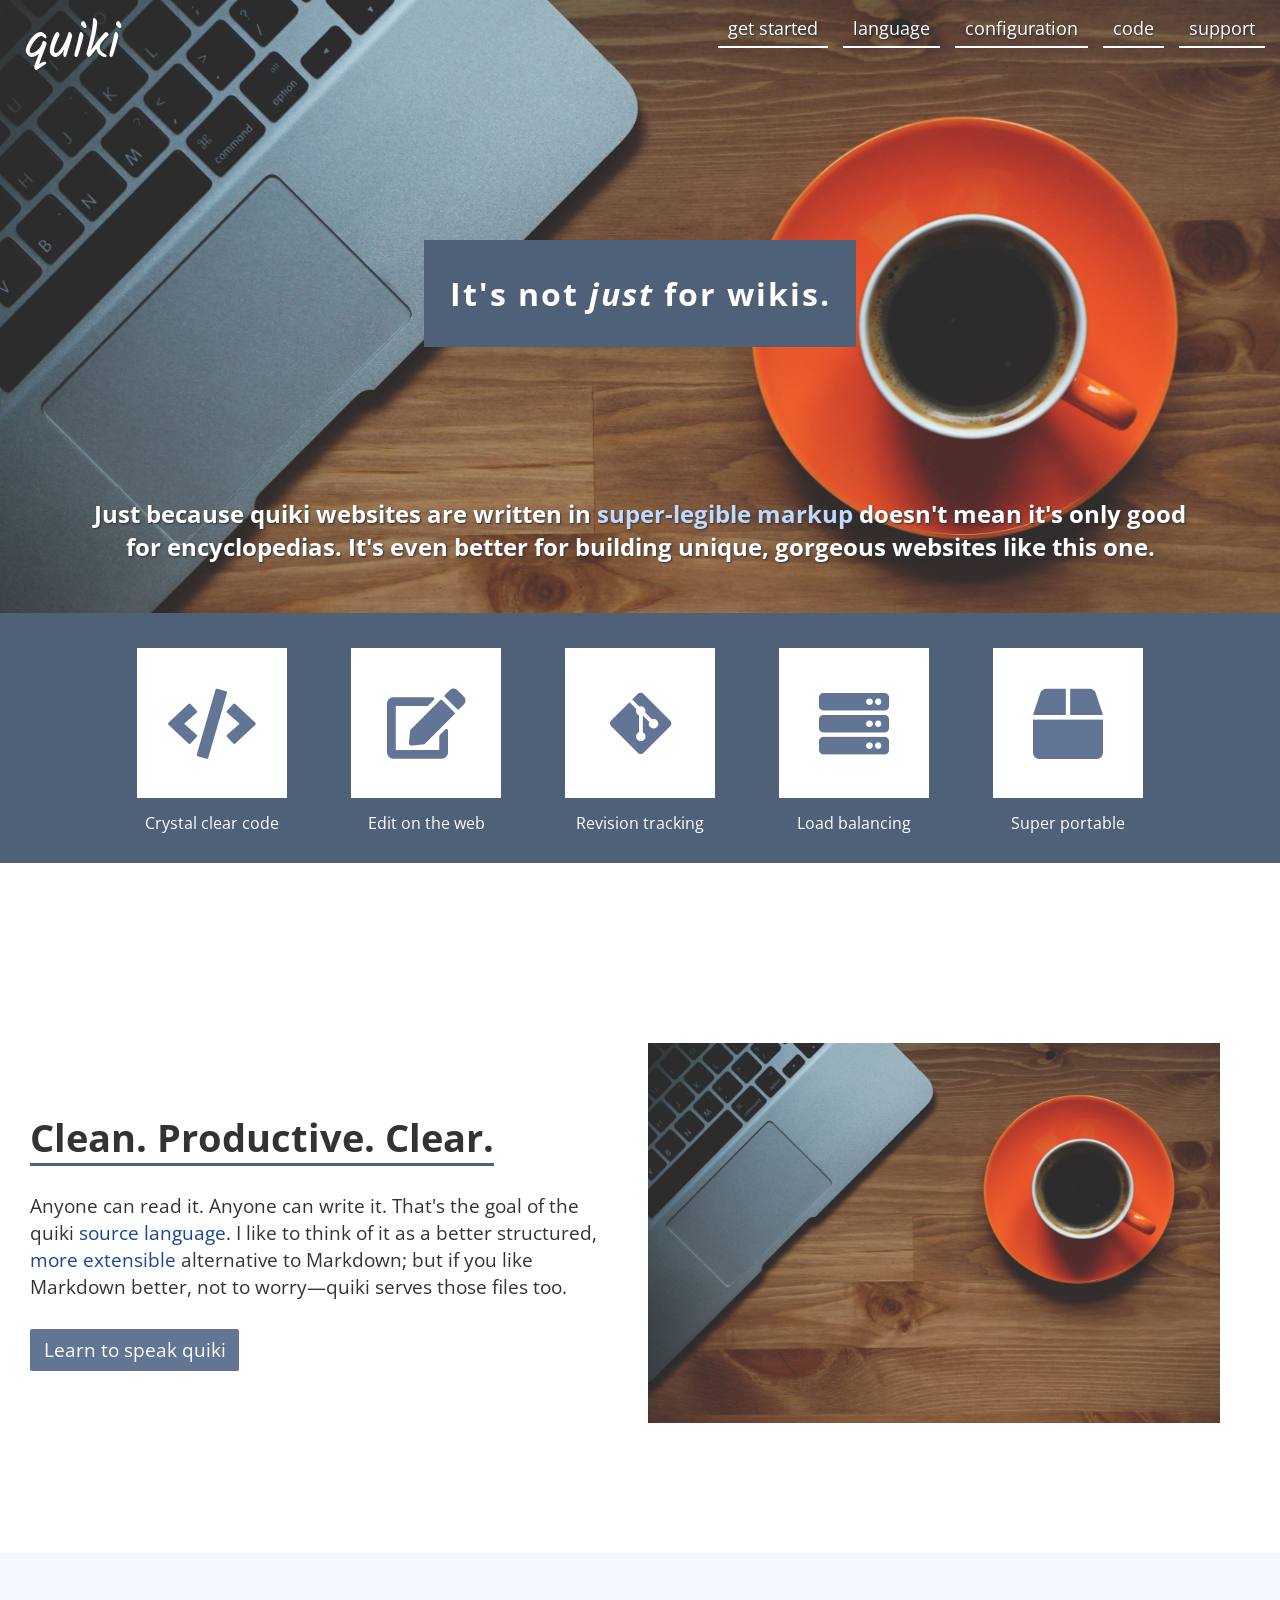
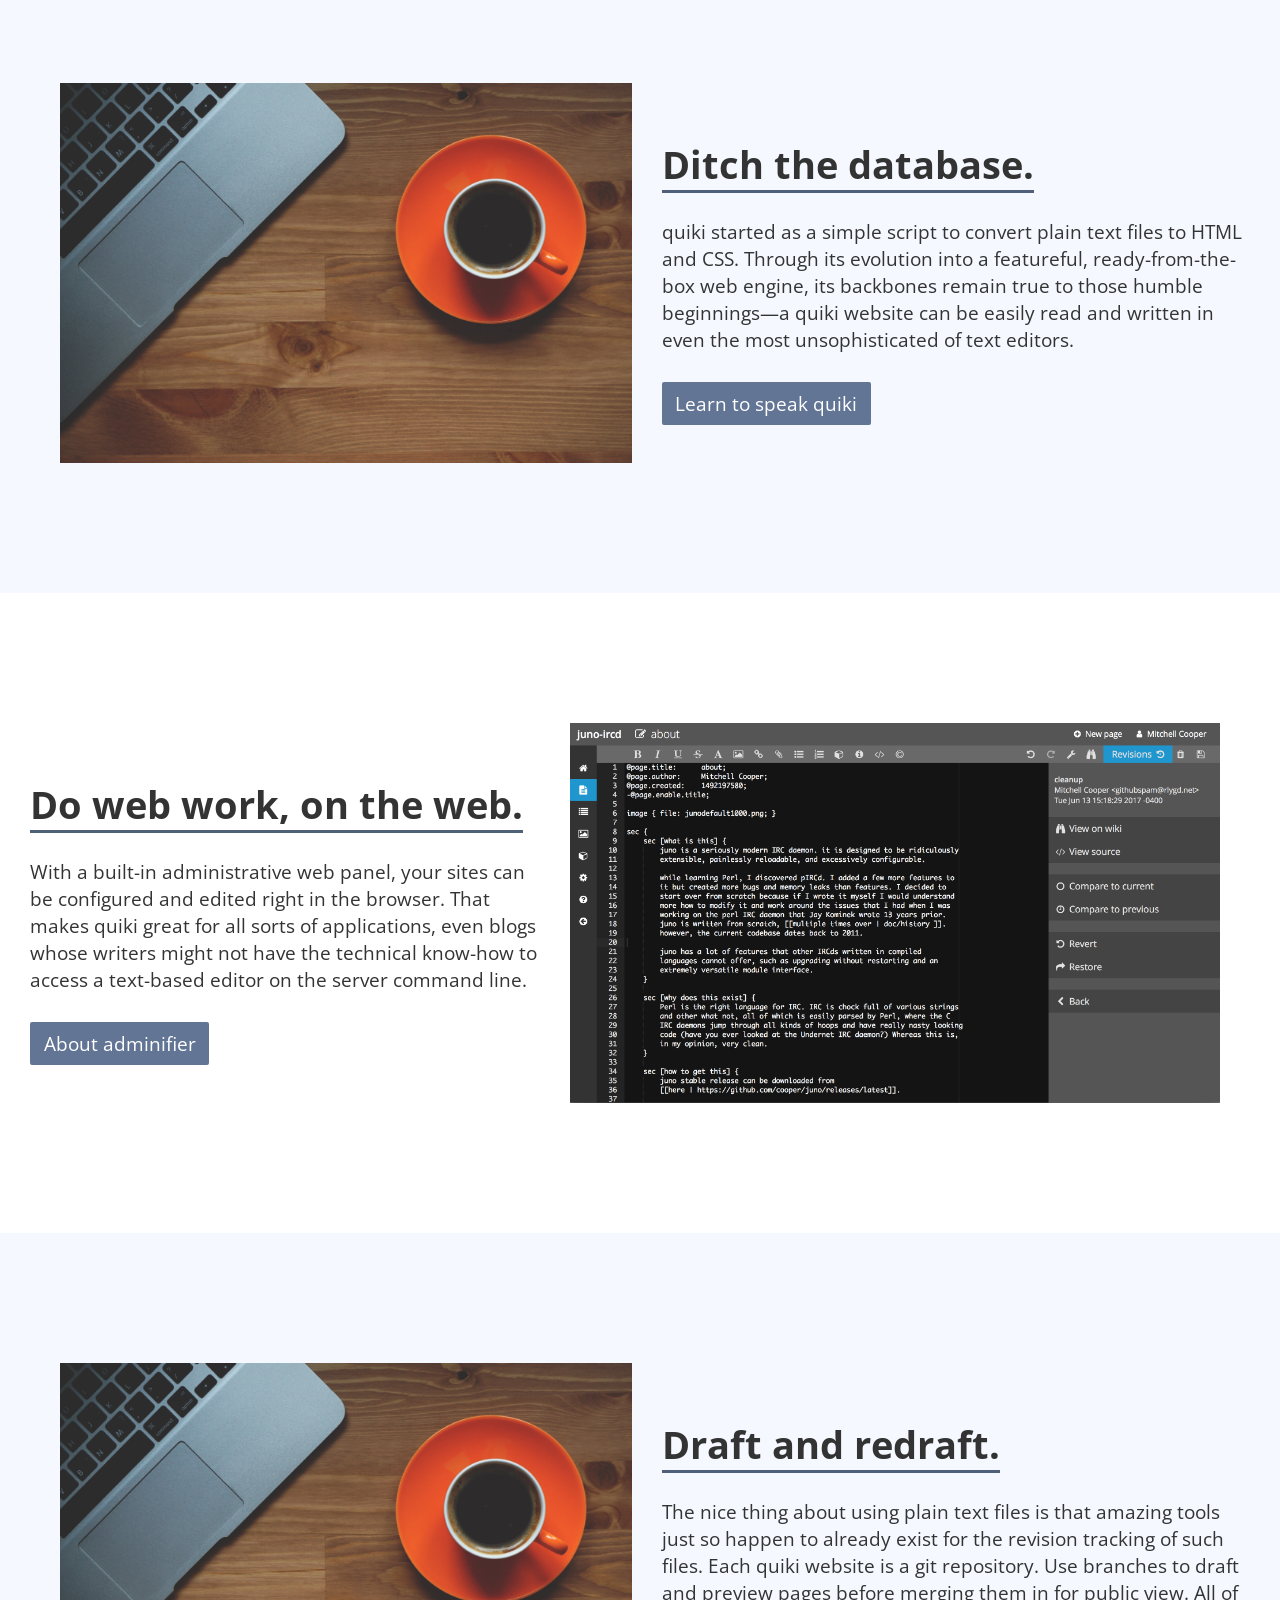
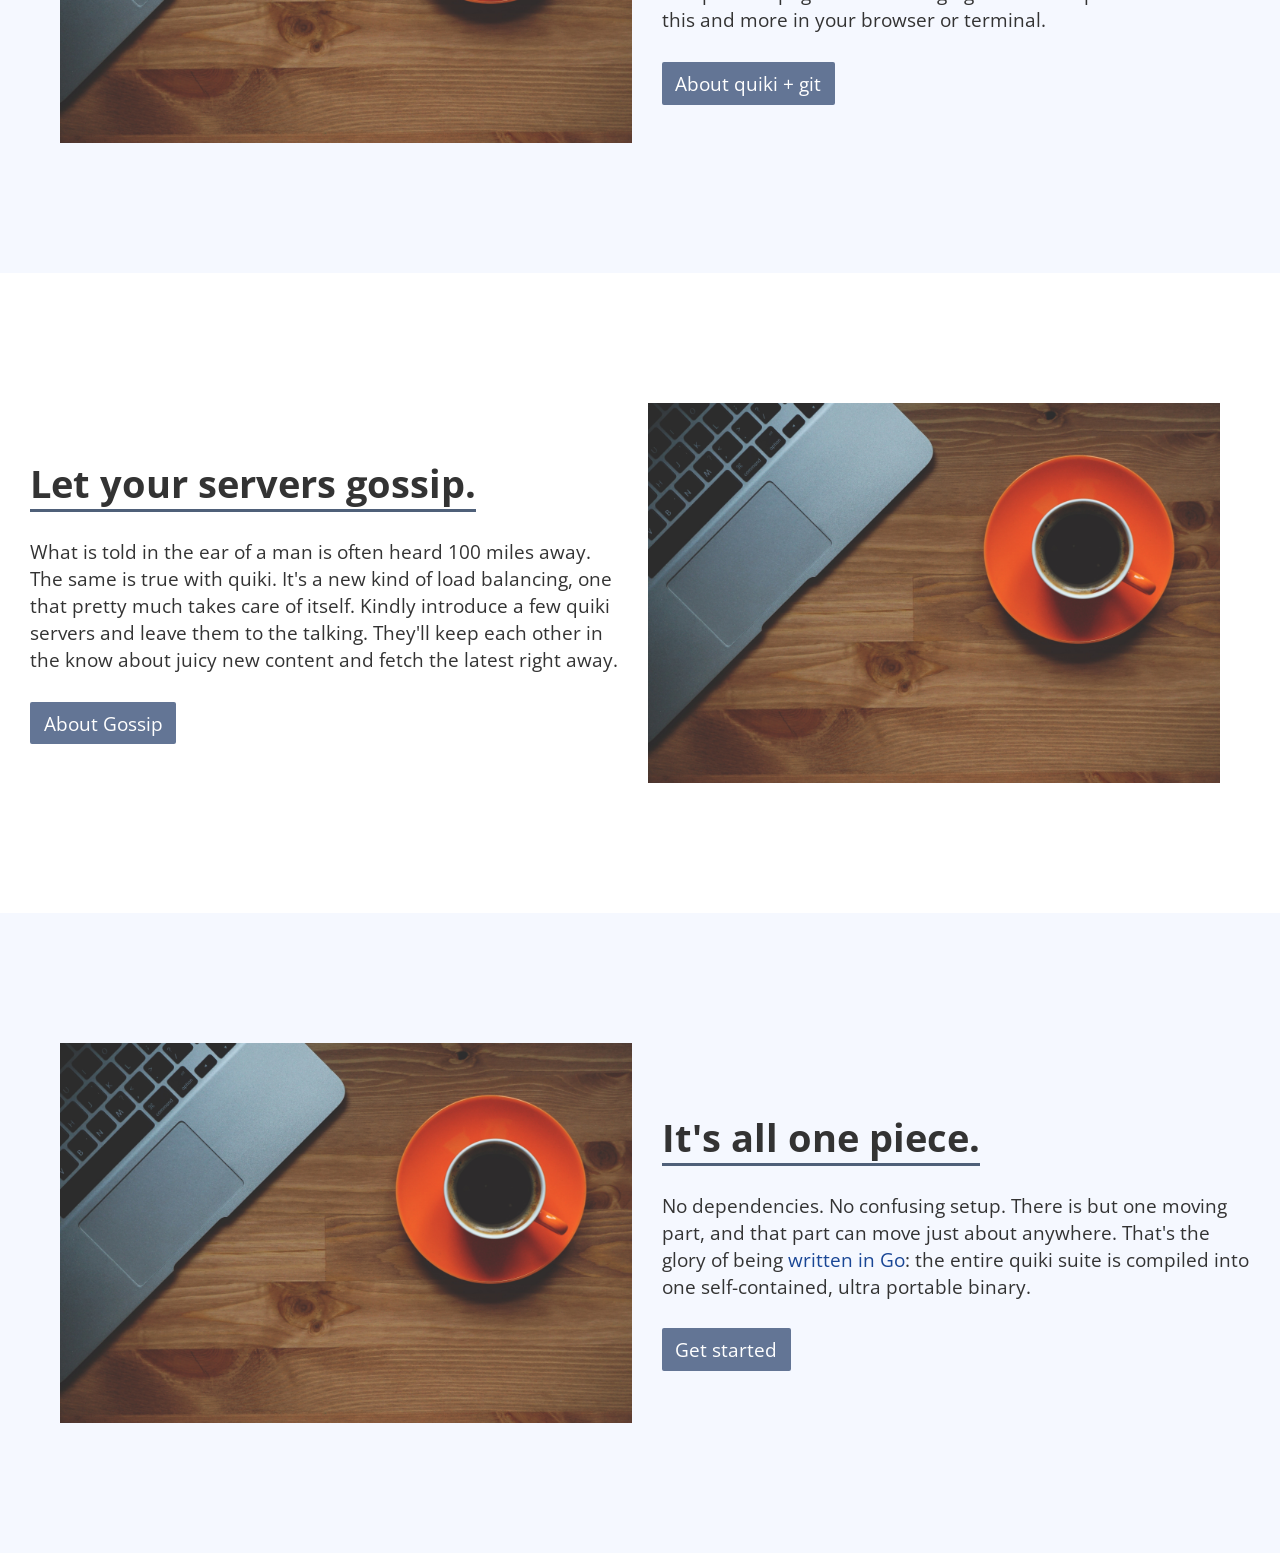
==== planning/index.html @ 97013069 "new website planning stages" ====
<!DOCTYPE html>
<html>
<head>
    <meta charset="utf-8" />
    <title>quiki</title>
    <link rel="stylesheet" type="text/css" href="style.css" />
    <link rel="stylesheet" href="https://fonts.googleapis.com/css?family=Montserrat:400,500%7COpen+Sans%7CKalam" />
    <link rel="stylesheet" href="https://use.fontawesome.com/releases/v5.8.2/css/all.css" />
</head>
<body>
    <div class="main-prior">
        <header class="header-main">
            <div class="header-left">quiki</div>
            <div class="header-right">
                <ul class="main-page-navigation">
                    <li><a href="#">Get Started</a></li>
                    <li><a href="#">Language</a></li>
                    <li><a href="#">Configuration</a></li>
                    <li><a href="#">Code</a></li>
                    <li><a href="#">Support</a></li>
                </ul>
            </div>
        </header>
        <div class="main-middle-wrapper">
            <h1>It's not <em>just</em> for wikis.</h1>
            <h2>
                Just because quiki websites are written in <a href="#">super-legible markup</a>
                doesn't mean it's only good for encyclopedias. It's even better for building
                unique, gorgeous websites <span>like this one</span>.
            </h2>
        </div>
    </div>
    <div class="main-overview">
        <div class="container">
            <div class="main-overview-item">
                <div class="main-overview-icon"><i class="fa fa-code"></i></div>
                Crystal clear code
            </div>
            <div class="main-overview-item">
                <div class="main-overview-icon"><i class="fa fa-edit"></i></div>
                Edit on the web
            </div>
            <div class="main-overview-item">
                <div class="main-overview-icon"><i class="fab fa-git-alt"></i></div>
                Revision tracking
            </div>
            <div class="main-overview-item">
                <div class="main-overview-icon"><i class="fa fa-server"></i></div>
                Load balancing
            </div>
            <div class="main-overview-item">
                <div class="main-overview-icon"><i class="fa fa-box"></i></div>
                Super portable
            </div>
        </div>
    </div>
    <div class="main-breakdown">
        <div class="main-leftright">
            <div class="main-leftright-content">
                <h1><span>Clean. Productive. Clear.</span></h1>
                <p>
                    Anyone can read it. Anyone can write it.
                    That's the goal of the quiki <a href="#">source language</a>. I like to think of it as
                    a better structured, <a href="#">more extensible</a> alternative to Markdown; but if you
                    like Markdown better, not to worry&mdash;quiki serves those files too.
                </p>
                <a class="button" href="#">Learn to speak quiki</a>
            </div>
            <img alt="alt" src="bg.jpg" />
        </div>
        <div class="main-leftright">
            <div class="main-leftright-content">
                <h1><span>Ditch the database.</span></h1>
                <p>
                    quiki started as a simple script to convert plain text files to HTML and CSS. Through its
                    evolution into a featureful, ready-from-the-box web engine, its backbones remain true to those
                    humble beginnings&mdash;a quiki website can be easily read and written in even the most
                    unsophisticated of text editors.
                </p>
                <a class="button" href="#">Learn to speak quiki</a>
            </div>
            <img alt="alt" src="bg.jpg" />
        </div>
        <div class="main-leftright">
            <div class="main-leftright-content">
                <h1><span>Do web work, on the web.</span></h1>
                <p>
                    With a built-in administrative web panel, your sites can be configured and edited right in the
                    browser. That makes quiki great for all sorts of applications, even blogs whose writers might not
                    have the technical know-how to access a text-based editor on the server command line.
                </p>
                <a class="button" href="#">About adminifier</a>
            </div>
            <img alt="alt" src="adminifier.png" />
        </div>
        <div class="main-leftright">
            <div class="main-leftright-content">
                <h1><span>Draft and redraft.</span></h1>
                <p>
                    The nice thing about using plain text files is that amazing tools just so happen to already exist
                    for the revision tracking of such files. Each quiki website is a git repository. Use branches to
                    draft and preview pages before merging them in for public view. All of this and more in your
                    browser or terminal.
                </p>
                <a class="button" href="#">About quiki + git</a>
            </div>
            <img alt="alt" src="bg.jpg" />
        </div>
        <div class="main-leftright">
            <div class="main-leftright-content">
                <h1><span>Let your servers gossip.</span></h1>
                <p>
                    What is told in the ear of a man is often heard 100 miles away. The same is true with quiki.
                    It's a new kind of load balancing, one that pretty much takes care of itself. Kindly introduce a
                    few quiki servers and leave them to the talking. They'll keep each other in the know about juicy
                    new content and fetch the latest right away.
                </p>
                <a class="button" href="#">About Gossip</a>
            </div>
            <img alt="alt" src="bg.jpg" />
        </div>
        <div class="main-leftright">
            <div class="main-leftright-content">
                <h1><span>It's all one piece.</span></h1>
                <p>
                    No dependencies. No confusing setup. There is but one moving part, and that part can move just
                    about anywhere. That's the glory of being <a href="https://github.com/cooper/quiki">written in Go</a>:
                    the entire quiki suite is compiled into one self-contained, ultra portable binary.
                </p>
                <a class="button" href="#">Get started</a>
            </div>
            <img alt="alt" src="bg.jpg" />
        </div>
    </div>
</body>
---- planning/style.css ----
body {
    font-family: 'Open Sans', sans-serif;
    padding: 0;
    margin: 0;
    color: #333;
}

a {
    text-decoration: none;
    color: #194695;
    transition: color 0.2s;
}

header.header-main {
    height: 90px;
    color: #fff;
    text-shadow: 1px 1px 2px #333;
}

.header-left {
    float: left;
    font-size: 50px;
    line-height: 90px;
    margin-left: 25px;
    font-family: 'Kalam', cursive;
}

.header-right {
    float: right;
}

ul.main-page-navigation {
    list-style-type: none;
}

ul.main-page-navigation li {
    float: left;
}

ul.main-page-navigation li a {
    font-size: 1.1em;
    margin-right: 15px;
    text-transform: lowercase;
    border-bottom: 2px solid #fff;
    padding: 8px 10px 6px 10px;
    /* font-weight: bold; */
    color: #fff;
    transition: background-color 0.2s, border-color 0.2s;
}

ul.main-page-navigation li a:hover {
    background-color: #fff;
    color: #4f6079;
    text-shadow: none;
    border-color: #4f6079;
}

div.container {
    max-width: 1100px;
    margin: auto;
}

.main-middle-wrapper {
    max-width: 1100px;
    margin: 0 auto;
    padding-left: 40px;
    padding-right: 40px;
    text-align: center;
}

.main-middle-wrapper h1 {
    letter-spacing: 2px;
    margin: 150px auto;
    display: inline-block;
    background-color: #4f6079;
    color: #fff;
    border: none;
    font-size: 2em;
    padding:  1em 0.8em;
}

.main-middle-wrapper h2 {
    text-shadow: 1px 1px 2px #333;
    color: #fff;
    margin: 0;
    padding: 0 0 50px 0;
}

.main-middle-wrapper a {
    color: #c0d9fd;
}

.main-middle-wrapper a:hover {
    color: #9fc7ff;
}


.main-middle-wrapper span {
    white-space: nowrap;
}

.main-overview {
    background-color: #4f6079;
    padding: 20px;
    text-align: center;
    margin-bottom: 50px;
    position: relative;
}

.main-overview-item {
    display: inline-block;
    height: 180px;
    width: 150px;
    margin: 15px 30px;
    line-height: 50px;
    color: #fff;
    white-space: nowrap;
}

.main-overview-icon {
    height: 150px;
    width: 150px;
    line-height: 150px;
    background-color: #fff;
    font-size: 70px;
    transition: background-color 0.3s;
}

.main-overview-item:hover .main-overview-icon {
    background-color: #4f6079;
}

.main-overview-item i {
    color: #637595;
    transition: transform 0.3s, color 0.3s;
}

.main-overview-item:hover i {
    transform: rotate(360deg);
    color: #fff;
  }

.main-prior {
    background: url(bg.jpg);
    background-size: cover;
}

.main-breakdown {
    font-size: 1.2em;
}

.main-breakdown span {
    display: inline-block;
    border-bottom: 3px solid #4f6079;
}


.main-leftright {
	padding: 100px 30px;
	display: flex;
	justify-content: space-between;
    align-items: center;
    max-width: 1920px;
}

.main-leftright:nth-child(even) {
    background-color: #f5f8ff;
	flex-direction: row-reverse;
}

.main-leftright img {
    max-height: 380px;
    margin: 30px;
}

.main-leftright .button {
    background-color: #637595;
    border: 2px solid #637595;
    color: #fff;
    padding: 0.3em 0.6em;
    margin: 0.5em 0;
    display: inline-block;
    transition: background-color 0.2, color 0.2s, border-color 0.2s;
    border-radius: 2px;
}

.main-leftright .button:hover {
    background-color: #fff;
    border-color: #4f6079;
    color: #4f6079; 
}
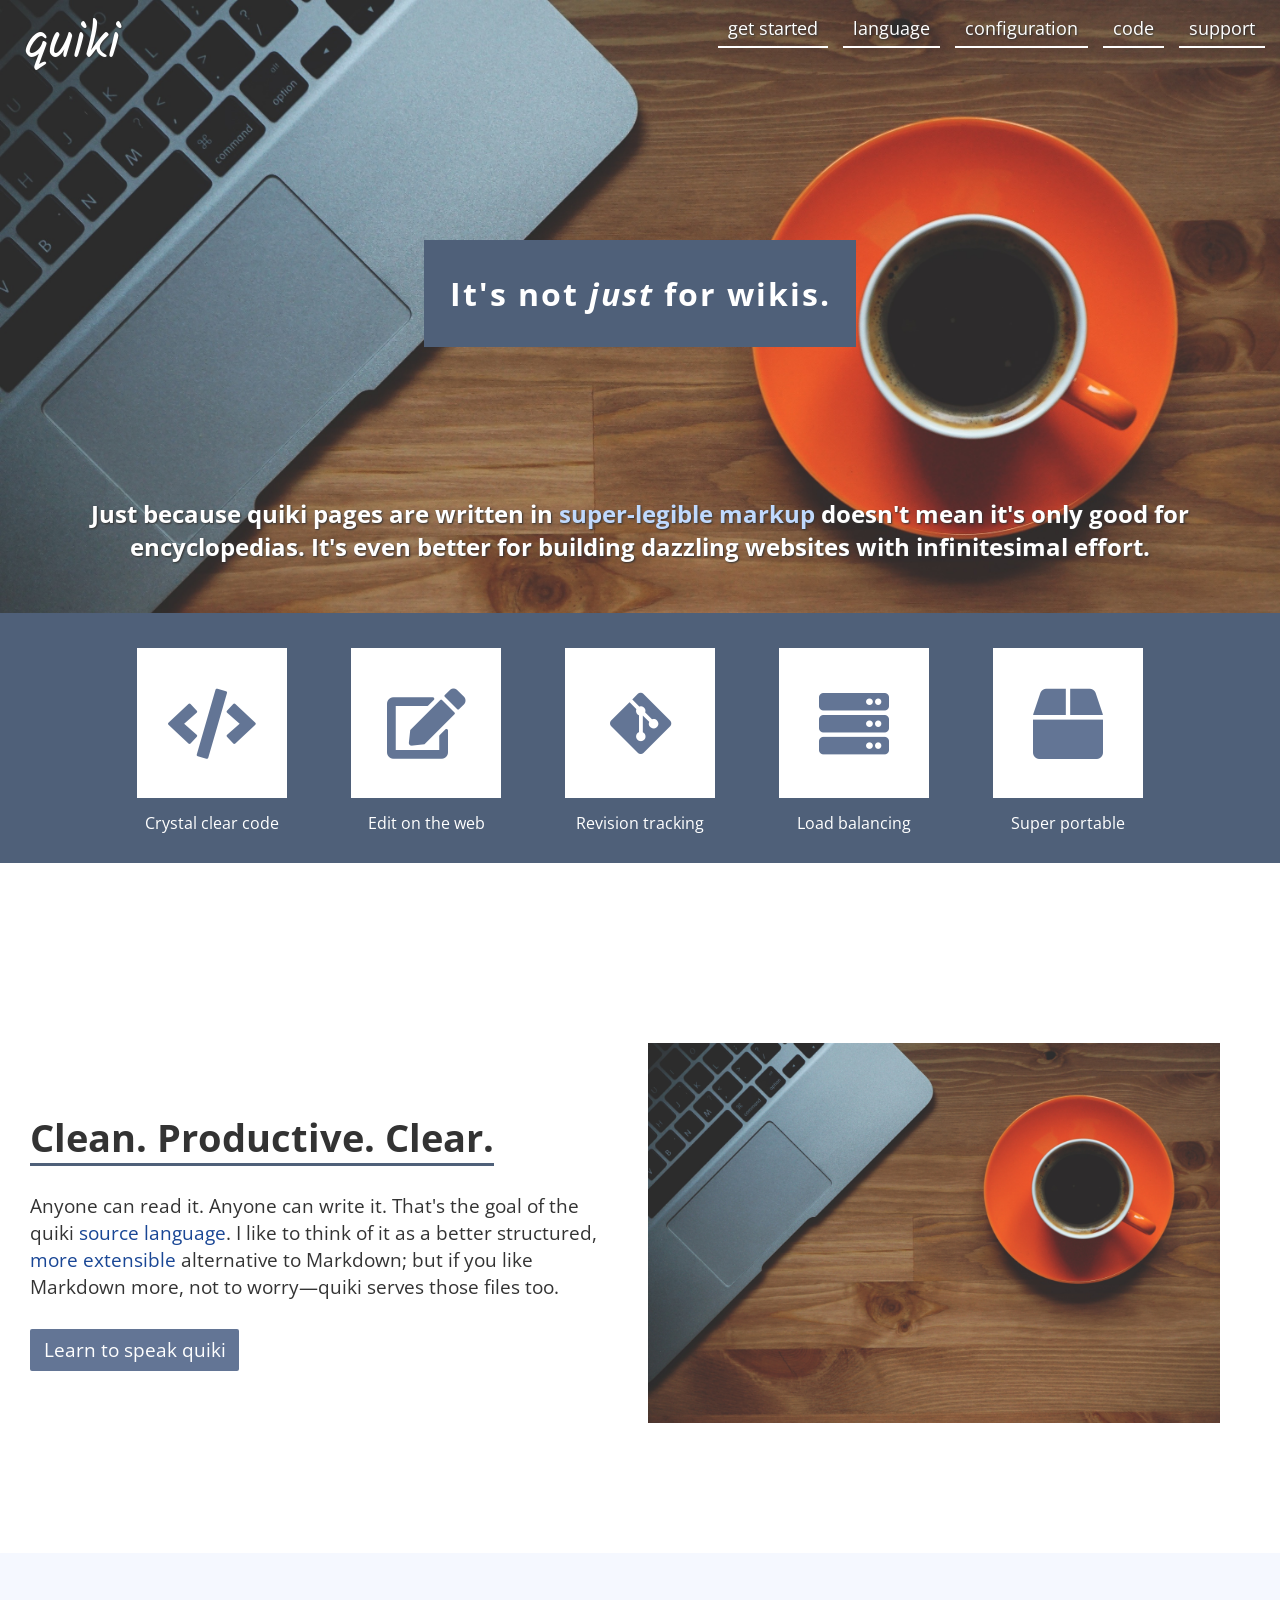
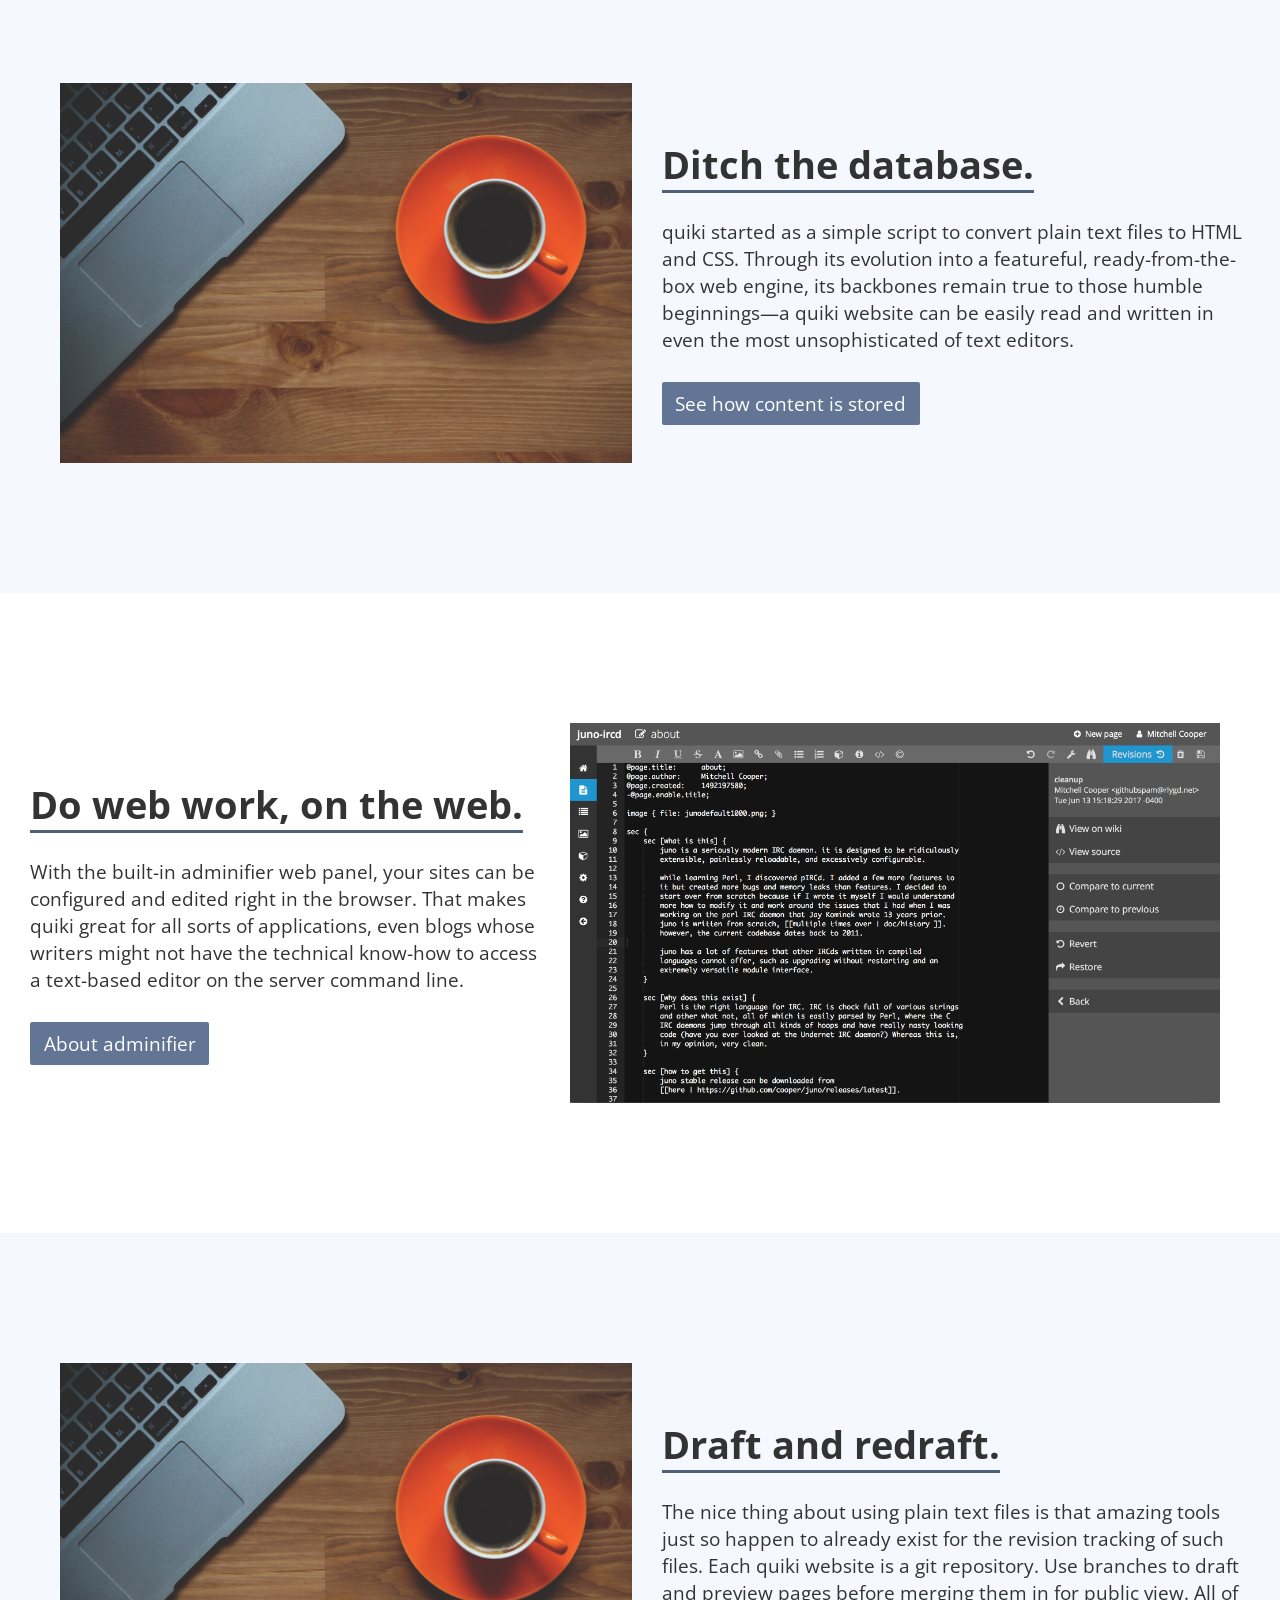
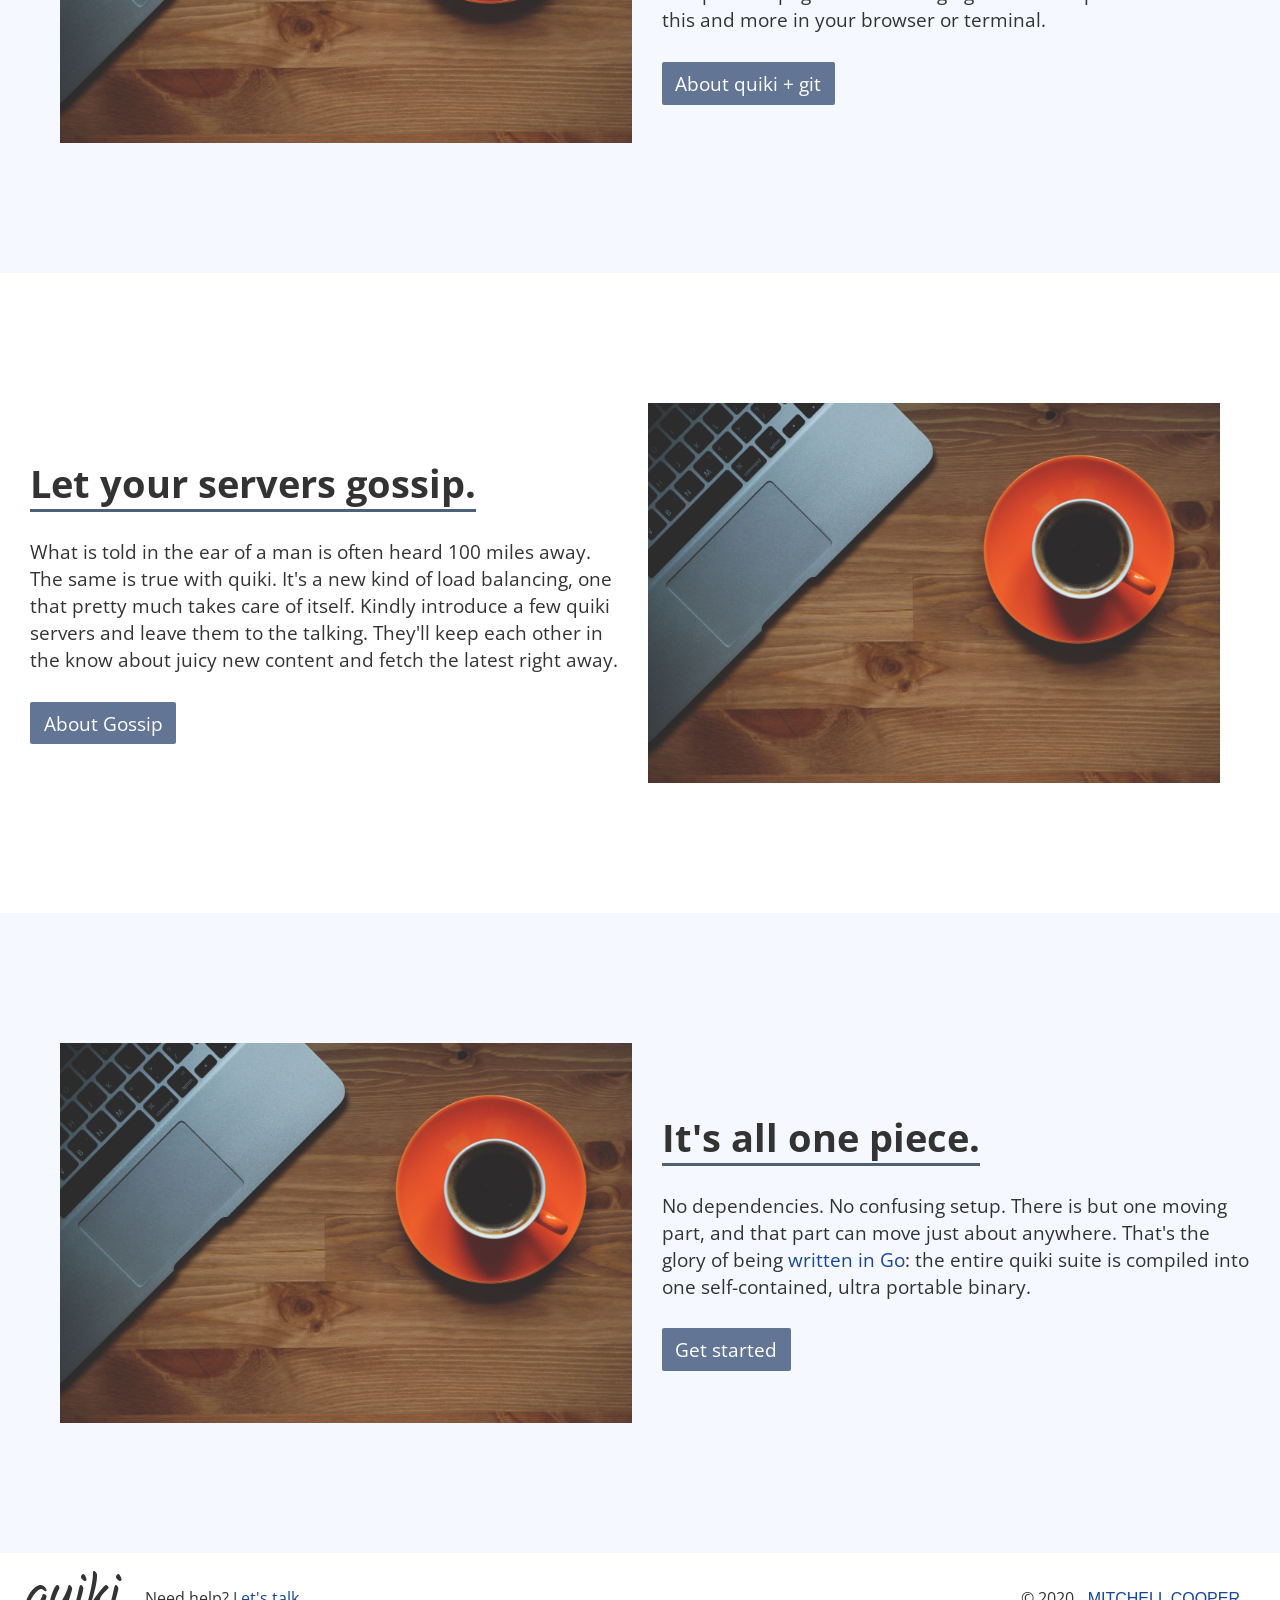
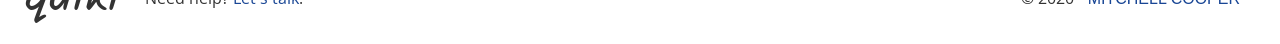
==== commit e8987038: "footer and such" ====
--- a/planning/index.html
+++ b/planning/index.html
@@ -9,9 +9,9 @@
 </head>
 <body>
     <div class="main-prior">
-        <header class="header-main">
-            <div class="header-left">quiki</div>
-            <div class="header-right">
+        <header class="header">
+            <div class="left">quiki</div>
+            <div class="right">
                 <ul class="main-page-navigation">
                     <li><a href="#">Get Started</a></li>
                     <li><a href="#">Language</a></li>
@@ -24,45 +24,55 @@
         <div class="main-middle-wrapper">
             <h1>It's not <em>just</em> for wikis.</h1>
             <h2>
-                Just because quiki websites are written in <a href="#">super-legible markup</a>
+                Just because quiki pages are written in <a href="#">super-legible markup</a>
                 doesn't mean it's only good for encyclopedias. It's even better for building
-                unique, gorgeous websites <span>like this one</span>.
+                dazzling websites <span>with infinitesimal effort</span>.
             </h2>
         </div>
     </div>
     <div class="main-overview">
         <div class="container">
-            <div class="main-overview-item">
-                <div class="main-overview-icon"><i class="fa fa-code"></i></div>
-                Crystal clear code
-            </div>
-            <div class="main-overview-item">
-                <div class="main-overview-icon"><i class="fa fa-edit"></i></div>
-                Edit on the web
-            </div>
-            <div class="main-overview-item">
-                <div class="main-overview-icon"><i class="fab fa-git-alt"></i></div>
-                Revision tracking
-            </div>
-            <div class="main-overview-item">
-                <div class="main-overview-icon"><i class="fa fa-server"></i></div>
-                Load balancing
-            </div>
-            <div class="main-overview-item">
-                <div class="main-overview-icon"><i class="fa fa-box"></i></div>
-                Super portable
-            </div>
+            <a href="#crystal-clear-code">
+                <div class="main-overview-item">
+                    <div class="main-overview-icon"><i class="fa fa-code"></i></div>
+                    Crystal clear code
+                </div>
+            </a>
+            <a href="#edit-on-the-web">
+                <div class="main-overview-item">
+                    <div class="main-overview-icon"><i class="fa fa-edit"></i></div>
+                    Edit on the web
+                </div>
+            </a>
+            <a href="#revision-tracking">
+                <div class="main-overview-item">
+                    <div class="main-overview-icon"><i class="fab fa-git-alt"></i></div>
+                    Revision tracking
+                </div>
+            </a>
+            <a href="#load-balancing">
+                <div class="main-overview-item">
+                    <div class="main-overview-icon"><i class="fa fa-server"></i></div>
+                    Load balancing
+                </div>
+            </a>
+            <a href="#super-portable">
+                <div class="main-overview-item">
+                    <div class="main-overview-icon"><i class="fa fa-box"></i></div>
+                    Super portable
+                </div>
+            </a>
         </div>
     </div>
     <div class="main-breakdown">
-        <div class="main-leftright">
+        <div class="main-leftright" id="crystal-clear-code">
             <div class="main-leftright-content">
                 <h1><span>Clean. Productive. Clear.</span></h1>
                 <p>
                     Anyone can read it. Anyone can write it.
                     That's the goal of the quiki <a href="#">source language</a>. I like to think of it as
                     a better structured, <a href="#">more extensible</a> alternative to Markdown; but if you
-                    like Markdown better, not to worry&mdash;quiki serves those files too.
+                    like Markdown more, not to worry&mdash;quiki serves those files too.
                 </p>
                 <a class="button" href="#">Learn to speak quiki</a>
             </div>
@@ -77,15 +87,15 @@
                     humble beginnings&mdash;a quiki website can be easily read and written in even the most
                     unsophisticated of text editors.
                 </p>
-                <a class="button" href="#">Learn to speak quiki</a>
+                <a class="button" href="#">See how content is stored</a>
             </div>
             <img alt="alt" src="bg.jpg" />
         </div>
-        <div class="main-leftright">
+        <div class="main-leftright" id="edit-on-the-web">
             <div class="main-leftright-content">
                 <h1><span>Do web work, on the web.</span></h1>
                 <p>
-                    With a built-in administrative web panel, your sites can be configured and edited right in the
+                    With the built-in adminifier web panel, your sites can be configured and edited right in the
                     browser. That makes quiki great for all sorts of applications, even blogs whose writers might not
                     have the technical know-how to access a text-based editor on the server command line.
                 </p>
@@ -93,7 +103,7 @@
             </div>
             <img alt="alt" src="adminifier.png" />
         </div>
-        <div class="main-leftright">
+        <div class="main-leftright" id="revision-tracking">
             <div class="main-leftright-content">
                 <h1><span>Draft and redraft.</span></h1>
                 <p>
@@ -106,7 +116,7 @@
             </div>
             <img alt="alt" src="bg.jpg" />
         </div>
-        <div class="main-leftright">
+        <div class="main-leftright" id="load-balancing">
             <div class="main-leftright-content">
                 <h1><span>Let your servers gossip.</span></h1>
                 <p>
@@ -119,7 +129,7 @@
             </div>
             <img alt="alt" src="bg.jpg" />
         </div>
-        <div class="main-leftright">
+        <div class="main-leftright" id="super-portable">
             <div class="main-leftright-content">
                 <h1><span>It's all one piece.</span></h1>
                 <p>
@@ -132,4 +142,13 @@
             <img alt="alt" src="bg.jpg" />
         </div>
     </div>
-</body>+</body>
+
+<footer class="footer">
+    <div class="left">quiki</div>
+    <div class="right">
+        &copy; 2020
+        <a class="mitchellcooper" href="https://mitchellcooper.me">Mitchell Cooper</a>
+    </div>
+    Need help? <a href="#">Let's talk</a>.
+</footer>
--- a/planning/style.css
+++ b/planning/style.css
@@ -11,21 +11,21 @@
     transition: color 0.2s;
 }
 
-header.header-main {
+header.header {
     height: 90px;
     color: #fff;
     text-shadow: 1px 1px 2px #333;
 }
 
-.header-left {
+.header .left, .footer .left {
     float: left;
     font-size: 50px;
     line-height: 90px;
-    margin-left: 25px;
+    margin: 0 25px;
     font-family: 'Kalam', cursive;
 }
 
-.header-right {
+.header .right, .footer .right {
     float: right;
 }
 
@@ -180,7 +180,7 @@
     padding: 0.3em 0.6em;
     margin: 0.5em 0;
     display: inline-block;
-    transition: background-color 0.2, color 0.2s, border-color 0.2s;
+    transition: background-color 0.2s, color 0.2s, border-color 0.2s;
     border-radius: 2px;
 }
 
@@ -188,4 +188,28 @@
     background-color: #fff;
     border-color: #4f6079;
     color: #4f6079; 
+}
+
+.footer {
+    height: 90px;
+    line-height: 90px;
+}
+
+.footer .right {
+    padding-right: 30px;
+}
+
+.mitchellcooper {
+    background-color: #fff;
+    text-transform: uppercase;
+    padding: 8px 10px;
+    font-family: 'Montserrat', sans-serif;
+    font-weight: 500;
+    transition: background-color 0.2s, color 0.2s;
+    border-radius: 2px;
+}
+
+.mitchellcooper:hover {
+    background-color: rgb(127, 255, 0);
+    color: #00873B;
 }
